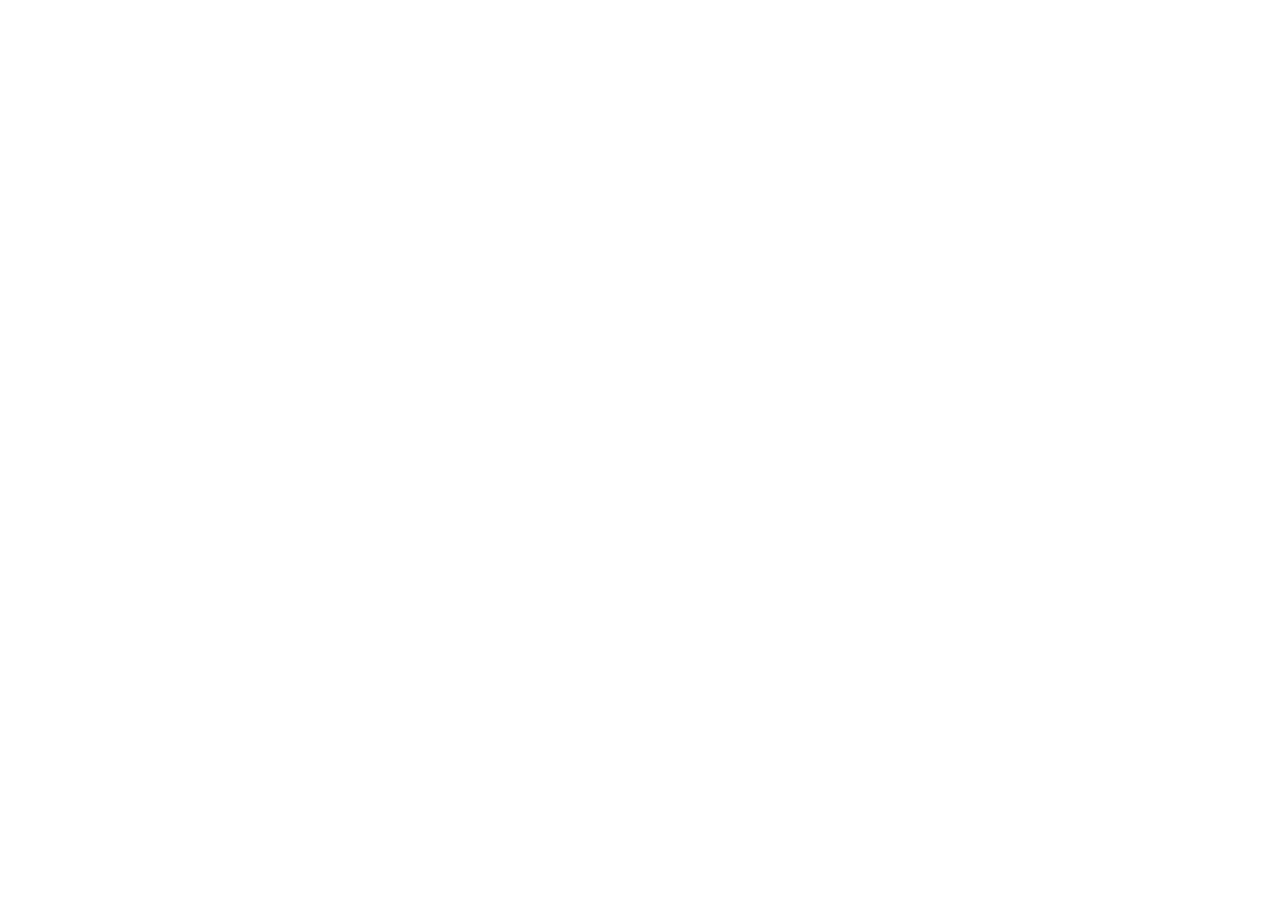
==== aboutUs.html @ 01e186a9 "moving all codding files to curent folder to solve the problem of showing pics in github" ====
<!DOCTYPE html>
<html lang="en">
<head>
    <meta charset="UTF-8">
    <meta name="viewport" content="width=device-width, initial-scale=1.0">
    <title>Document</title>
</head>
<body>
    
</body>
</html>
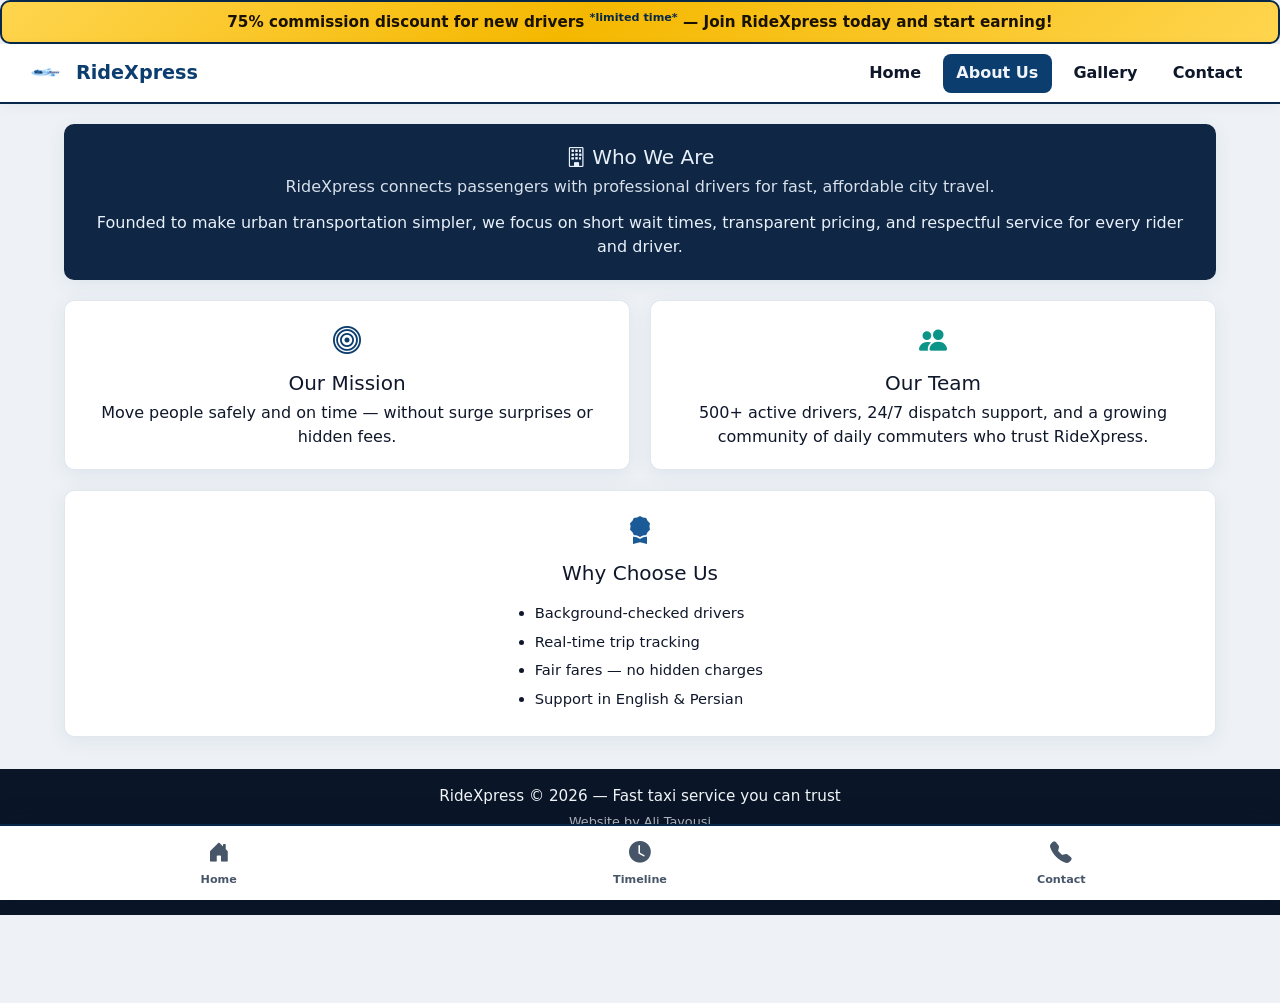
==== commit 019f1fae: "write content in all pages and change colors" ====
--- a/aboutUs.html
+++ b/aboutUs.html
@@ -3,9 +3,103 @@
 <head>
     <meta charset="UTF-8">
     <meta name="viewport" content="width=device-width, initial-scale=1.0">
-    <title>Document</title>
+    <title>About Us — RideXpress</title>
+    <link href="https://cdn.jsdelivr.net/npm/bootstrap@5.3.3/dist/css/bootstrap.min.css" rel="stylesheet">
+    <link href="https://cdn.jsdelivr.net/npm/bootstrap-icons@1.11.3/font/bootstrap-icons.min.css" rel="stylesheet">
+    <link rel="stylesheet" href="index.css">
 </head>
 <body>
-    
+
+    <div class="promo-banner">
+        <strong>75% commission discount for new drivers</strong>
+        <sup class="promo-badge">*limited time*</sup>
+        — Join RideXpress today and start earning!
+    </div>
+
+    <nav class="navbar navbar-expand-lg site-navbar sticky-top">
+        <div class="container-fluid px-3 px-lg-4">
+            <a class="navbar-brand d-flex align-items-center gap-2" href="index.html">
+                <img src="pic/logo.png" alt="RideXpress" class="nav-logo">
+                <span class="brand-text">RideXpress</span>
+            </a>
+
+            <button class="navbar-toggler" type="button" data-bs-toggle="collapse" data-bs-target="#mainNav"
+                aria-controls="mainNav" aria-expanded="false" aria-label="Toggle navigation">
+                <span class="navbar-toggler-icon"></span>
+            </button>
+
+            <div class="collapse navbar-collapse" id="mainNav">
+                <ul class="navbar-nav ms-auto mb-2 mb-lg-0 gap-lg-2">
+                    <li class="nav-item">
+                        <a class="nav-link" href="index.html">Home</a>
+                    </li>
+                    <li class="nav-item">
+                        <a class="nav-link active" href="aboutUs.html">About Us</a>
+                    </li>
+                    <li class="nav-item">
+                        <a class="nav-link" href="gallery.html">Gallery</a>
+                    </li>
+                    <li class="nav-item">
+                        <a class="nav-link" href="contanctUs.html">Contact</a>
+                    </li>
+                </ul>
+            </div>
+        </div>
+    </nav>
+
+    <main class="page-grid page-grid--about">
+
+        <section class="help card-section">
+            <h2><i class="bi bi-building"></i> Who We Are</h2>
+            <p class="page-intro">RideXpress connects passengers with professional drivers for fast, affordable city travel.</p>
+            <p>Founded to make urban transportation simpler, we focus on short wait times, transparent pricing, and respectful service for every rider and driver.</p>
+        </section>
+
+        <section class="article1 card-section">
+            <i class="bi bi-bullseye card-icon"></i>
+            <h2>Our Mission</h2>
+            <p>Move people safely and on time — without surge surprises or hidden fees.</p>
+        </section>
+
+        <section class="article2 card-section">
+            <i class="bi bi-people-fill card-icon"></i>
+            <h2>Our Team</h2>
+            <p>500+ active drivers, 24/7 dispatch support, and a growing community of daily commuters who trust RideXpress.</p>
+        </section>
+
+        <section class="pics card-section">
+            <i class="bi bi-award-fill card-icon"></i>
+            <h2>Why Choose Us</h2>
+            <ul class="feature-list feature-list--compact">
+                <li>Background-checked drivers</li>
+                <li>Real-time trip tracking</li>
+                <li>Fair fares — no hidden charges</li>
+                <li>Support in English & Persian</li>
+            </ul>
+        </section>
+
+    </main>
+
+    <footer class="site-footer">
+        <p>RideXpress &copy; 2026 — Fast taxi service you can trust</p>
+        <p class="footer-credit">Website by Ali Tavousi</p>
+    </footer>
+
+    <nav class="bottom-nav" aria-label="Quick navigation">
+        <a href="index.html" class="bottom-nav-item">
+            <i class="bi bi-house-door-fill"></i>
+            <span>Home</span>
+        </a>
+        <a href="timeline.html" class="bottom-nav-item">
+            <i class="bi bi-clock-fill"></i>
+            <span>Timeline</span>
+        </a>
+        <a href="contanctUs.html" class="bottom-nav-item">
+            <i class="bi bi-telephone-fill"></i>
+            <span>Contact</span>
+        </a>
+    </nav>
+
+    <script src="https://cdn.jsdelivr.net/npm/bootstrap@5.3.3/dist/js/bootstrap.bundle.min.js"></script>
 </body>
-</html>+</html>
--- a/index.css
+++ b/index.css
@@ -0,0 +1,750 @@
+/* ===== Design tokens — RideXpress color system =====
+   Psychology mapping:
+   • Navy blue  → trust, safety, reliability (transport brands)
+   • Taxi gold  → energy, visibility, action (universal taxi signal)
+   • Teal       → movement, freshness, modern mobility
+   • Soft gray  → calm clarity, reduced visual fatigue
+   • Deep navy  → support & authority (help sections)
+   • Amber      → alert without panic (traffic notices)
+   • Green      → go / available / success
+*/
+:root {
+    /* Brand core */
+    --color-brand: #0b3d6e;
+    --color-brand-light: #1a5a96;
+    --color-brand-dark: #072848;
+
+    /* Taxi gold — energy & CTA warmth */
+    --color-gold: #f5b800;
+    --color-gold-light: #ffd54f;
+    --color-gold-dark: #c89400;
+
+    /* Mobility teal — secondary accent */
+    --color-teal: #0d9488;
+    --color-teal-light: #2dd4bf;
+
+    /* Surfaces & background */
+    --color-bg: #eef2f6;
+    --color-surface: #ffffff;
+    --color-surface-alt: #f8fafc;
+    --color-surface-elevated: #ffffff;
+
+    /* Semantic sections */
+    --color-trust: #0f2744;
+    --color-trust-text: #e8f0fa;
+    --color-alert-bg: #fef3c7;
+    --color-alert-text: #92400e;
+    --color-alert-border: #f59e0b;
+
+    /* Text */
+    --color-text: #0f172a;
+    --color-text-muted: #475569;
+    --color-text-on-dark: #f1f5f9;
+    --color-text-on-gold: #1a1200;
+
+    /* Status */
+    --color-success: #059669;
+    --color-success-light: #d1fae5;
+
+    /* Legacy aliases (used across components) */
+    --color-primary: var(--color-brand);
+    --color-accent: var(--color-surface);
+    --color-accent-text: var(--color-text);
+    --color-dark: var(--color-brand-dark);
+    --color-purple: var(--color-trust);
+    --color-light: var(--color-surface-alt);
+    --color-footer: #0a1628;
+
+    /* Effects */
+    --radius-sm: 10px;
+    --radius-lg: 25px;
+    --shadow-card: 0 4px 20px rgba(11, 61, 110, 0.08);
+    --shadow-nav: 0 -4px 24px rgba(10, 22, 40, 0.12);
+    --border-subtle: 1px solid rgba(11, 61, 110, 0.12);
+    --border-strong: 2px solid var(--color-brand-dark);
+
+    --bottom-nav-height: 4.5rem;
+    --navbar-height: 3.75rem;
+}
+
+*,
+*::before,
+*::after {
+    box-sizing: border-box;
+}
+
+html {
+    scroll-behavior: smooth;
+}
+
+body {
+    margin: 0;
+    min-height: 100vh;
+    background-color: var(--color-bg);
+    font-family: system-ui, -apple-system, "Segoe UI", Roboto, sans-serif;
+    line-height: 1.5;
+    color: var(--color-text);
+    padding-bottom: calc(var(--bottom-nav-height) + 1rem);
+}
+
+img {
+    max-width: 100%;
+    height: auto;
+    display: block;
+}
+
+h2 {
+    margin: 0 0 0.35rem;
+    font-size: clamp(1rem, 2.5vw, 1.25rem);
+}
+
+p {
+    margin: 0;
+}
+
+/* ===== Promo banner — gold = urgency + optimism (driver promo) ===== */
+.promo-banner {
+    text-align: center;
+    padding: 0.55rem 0.75rem;
+    border: var(--border-strong);
+    background: linear-gradient(
+        135deg,
+        var(--color-gold-light) 0%,
+        var(--color-gold) 45%,
+        var(--color-gold-light) 100%
+    );
+    border-radius: var(--radius-sm);
+    color: var(--color-text-on-gold);
+    font-size: clamp(0.75rem, 2.5vw, 0.95rem);
+    font-weight: 600;
+}
+
+.promo-badge {
+    font-size: 0.7rem;
+    color: var(--color-brand-dark);
+    font-weight: 800;
+}
+
+/* ===== Bootstrap navbar — white surface + navy = trust & clarity ===== */
+.site-navbar {
+    background-color: var(--color-surface);
+    border-bottom: var(--border-strong);
+    min-height: var(--navbar-height);
+    box-shadow: 0 2px 12px rgba(11, 61, 110, 0.06);
+}
+
+.site-navbar .navbar-brand {
+    color: var(--color-brand);
+    font-weight: 700;
+}
+
+.site-navbar .nav-link {
+    color: var(--color-text);
+    font-weight: 600;
+    border-radius: 8px;
+    padding: 0.45rem 0.85rem !important;
+    transition: background-color 0.2s ease, color 0.2s ease;
+}
+
+.site-navbar .nav-link:hover,
+.site-navbar .nav-link:focus {
+    background-color: rgba(245, 184, 0, 0.18);
+    color: var(--color-brand-dark);
+}
+
+.site-navbar .nav-link.active {
+    background-color: var(--color-brand);
+    color: var(--color-text-on-dark);
+}
+
+.site-navbar .navbar-toggler {
+    border-color: var(--color-brand);
+    padding: 0.35rem 0.55rem;
+}
+
+.site-navbar .navbar-toggler:focus {
+    box-shadow: 0 0 0 0.2rem rgba(11, 61, 110, 0.25);
+}
+
+.nav-logo {
+    width: clamp(2rem, 8vw, 2.75rem);
+    height: auto;
+}
+
+.brand-text {
+    font-size: clamp(1rem, 3vw, 1.2rem);
+}
+
+@media (max-width: 991.98px) {
+    .site-navbar .navbar-collapse {
+        margin-top: 0.75rem;
+        padding: 0.75rem;
+        background: var(--color-surface-alt);
+        border-radius: var(--radius-sm);
+        border: var(--border-strong);
+    }
+
+    .site-navbar .nav-link {
+        text-align: center;
+    }
+}
+
+/* ===== Main grid layout ===== */
+.page-grid {
+    display: grid;
+    gap: 0.75rem;
+    padding: 0.75rem;
+    max-width: 1200px;
+    margin: 0 auto;
+    grid-template-areas:
+        "top"
+        "news"
+        "shortcut1"
+        "shortcut2"
+        "help"
+        "article1"
+        "article2"
+        "pics"
+        "agree";
+    grid-template-columns: 1fr;
+}
+
+@media (min-width: 576px) {
+    .page-grid {
+        grid-template-areas:
+            "top top"
+            "news news"
+            "shortcut1 shortcut2"
+            "help help"
+            "article1 article2"
+            "pics pics"
+            "agree agree";
+        grid-template-columns: repeat(2, 1fr);
+        padding: 1rem;
+        gap: 1rem;
+    }
+}
+
+@media (min-width: 992px) {
+    .page-grid {
+        padding: 1.25rem 1.5rem 2rem;
+        gap: 1.25rem;
+    }
+}
+
+.page-grid--single {
+    grid-template-areas: "content";
+    grid-template-columns: 1fr;
+    grid-template-rows: auto;
+    min-height: 40vh;
+}
+
+.page-grid--single > .card-section {
+    grid-area: content;
+}
+
+.page-grid--about {
+    grid-template-areas:
+        "help"
+        "article1"
+        "article2"
+        "pics";
+}
+
+.page-grid--contact {
+    grid-template-areas:
+        "help"
+        "article1";
+}
+
+.page-grid--gallery {
+    grid-template-areas:
+        "news"
+        "pics"
+        "article1"
+        "article2"
+        "shortcut1";
+}
+
+@media (min-width: 576px) {
+    .page-grid--about {
+        grid-template-areas:
+            "help help"
+            "article1 article2"
+            "pics pics";
+    }
+
+    .page-grid--contact {
+        grid-template-areas:
+            "help help"
+            "article1 article1";
+    }
+
+    .page-grid--gallery {
+        grid-template-areas:
+            "news news"
+            "pics article1"
+            "article2 shortcut1";
+    }
+}
+
+.page-intro {
+    margin-bottom: 0.75rem;
+    opacity: 0.92;
+}
+
+/* ===== Shared card styles ===== */
+.card-section {
+    padding: clamp(0.85rem, 2vw, 1.25rem);
+    border-radius: var(--radius-sm);
+    margin: 0;
+    box-shadow: var(--shadow-card);
+    border: var(--border-subtle);
+}
+
+.section-label {
+    font-size: 0.8rem;
+    font-weight: 700;
+    text-transform: uppercase;
+    letter-spacing: 0.04em;
+    opacity: 0.85;
+    margin-bottom: 0.35rem;
+}
+
+/* ===== Top hero — clean white = openness & welcome ===== */
+.top {
+    grid-area: top;
+    background-color: var(--color-surface);
+    border-radius: var(--radius-sm) var(--radius-sm) var(--radius-lg) var(--radius-lg);
+    padding: clamp(1rem, 3vw, 2rem);
+    overflow: hidden;
+    border: var(--border-subtle);
+    box-shadow: var(--shadow-card);
+}
+
+.top-inner {
+    display: flex;
+    flex-direction: column;
+    align-items: center;
+    justify-content: center;
+    gap: clamp(0.75rem, 3vw, 1.5rem);
+    min-height: clamp(8rem, 28vw, 14rem);
+}
+
+.logo img {
+    width: clamp(10rem, 55vw, 22rem);
+    margin: 0 auto;
+}
+
+.ali img {
+    width: clamp(6rem, 28vw, 11rem);
+    margin: 0 auto;
+}
+
+.hero-text {
+    text-align: center;
+    max-width: 28rem;
+}
+
+.hero-text h1 {
+    margin: 0 0 0.5rem;
+    font-size: clamp(1.35rem, 4vw, 2rem);
+    color: var(--color-brand-dark);
+}
+
+.hero-lead {
+    font-size: clamp(0.9rem, 2.2vw, 1.05rem);
+    margin-bottom: 0.85rem;
+    color: var(--color-text-muted);
+}
+
+.hero-stats {
+    display: flex;
+    flex-wrap: wrap;
+    justify-content: center;
+    gap: 0.5rem 1rem;
+    font-size: clamp(0.75rem, 2vw, 0.9rem);
+    font-weight: 600;
+    color: var(--color-teal);
+}
+
+.hero-stats span {
+    display: inline-flex;
+    align-items: center;
+    gap: 0.3rem;
+}
+
+.hero-stats i {
+    color: var(--color-gold-dark);
+}
+
+@media (min-width: 768px) {
+    .top-inner {
+        flex-direction: row;
+        justify-content: space-around;
+    }
+
+    .logo img,
+    .ali img {
+        margin: 0;
+    }
+}
+
+/* ===== Section colors ===== */
+
+/* Amber alert — attention without anxiety (traffic / service news) */
+.news {
+    grid-area: news;
+    text-align: center;
+    background-color: var(--color-alert-bg);
+    color: var(--color-alert-text);
+    border-color: var(--color-alert-border);
+}
+
+.news .section-label {
+    color: var(--color-alert-text);
+}
+
+/* White cards + navy text — scannable, trustworthy content blocks */
+.shortcut1,
+.shortcut2,
+.article1,
+.article2,
+.pics,
+.agree {
+    text-align: center;
+    background-color: var(--color-surface);
+    color: var(--color-text);
+}
+
+.shortcut1 .card-icon,
+.shortcut2 .card-icon {
+    color: var(--color-gold-dark);
+}
+
+.article1 .card-icon {
+    color: var(--color-brand);
+}
+
+.article2 .card-icon {
+    color: var(--color-teal);
+}
+
+.pics .card-icon,
+.agree .card-icon {
+    color: var(--color-brand-light);
+}
+
+/* Deep navy help block — authority, safety, 24/7 trust */
+.help {
+    grid-area: help;
+    text-align: center;
+    background-color: var(--color-trust);
+    color: var(--color-trust-text);
+    border-color: transparent;
+}
+
+.help .card-icon {
+    color: var(--color-gold);
+}
+
+.help .card-link {
+    color: var(--color-gold-light);
+}
+
+.news-text {
+    font-size: clamp(0.95rem, 2.5vw, 1.1rem);
+    margin-bottom: 0.75rem;
+}
+
+.news-image-wrap {
+    width: 100%;
+    border-radius: clamp(20px, 5vw, 50px);
+    overflow: hidden;
+}
+
+.news-image-wrap img {
+    width: 100%;
+    height: clamp(120px, 22vw, 200px);
+    object-fit: cover;
+}
+
+.shortcut1 { grid-area: shortcut1; }
+.shortcut2 { grid-area: shortcut2; }
+
+.article1 { grid-area: article1; }
+.article2 { grid-area: article2; }
+.pics { grid-area: pics; }
+.agree { grid-area: agree; }
+
+/* ===== Card content helpers ===== */
+.card-icon {
+    display: block;
+    font-size: 1.75rem;
+    margin-bottom: 0.5rem;
+    color: var(--color-brand);
+}
+
+.card-link {
+    display: inline-block;
+    margin-top: 0.65rem;
+    color: var(--color-brand);
+    font-weight: 700;
+    text-decoration: underline;
+    text-underline-offset: 3px;
+}
+
+.card-link:hover {
+    opacity: 0.85;
+}
+
+.card-note {
+    margin-top: 0.65rem;
+    font-size: 0.85rem;
+    opacity: 0.88;
+}
+
+.feature-list {
+    list-style: none;
+    padding: 0;
+    margin: 0.75rem 0 0;
+    text-align: left;
+    display: inline-block;
+}
+
+.feature-list li {
+    display: flex;
+    align-items: flex-start;
+    gap: 0.5rem;
+    margin-bottom: 0.4rem;
+    font-size: 0.92rem;
+}
+
+.feature-list--compact li {
+    list-style: disc;
+    display: list-item;
+    margin-left: 1.1rem;
+}
+
+.help .feature-list li {
+    justify-content: flex-start;
+}
+
+/* ===== Timeline page ===== */
+.timeline-list {
+    list-style: none;
+    padding: 0;
+    margin: 1rem 0 0;
+    text-align: left;
+}
+
+.timeline-item {
+    display: grid;
+    grid-template-columns: auto 1fr auto;
+    gap: 0.65rem 0.85rem;
+    align-items: center;
+    padding: 0.75rem 0;
+    border-bottom: 1px solid rgba(255, 255, 255, 0.2);
+}
+
+.timeline-item:last-child {
+    border-bottom: none;
+}
+
+.timeline-time {
+    font-weight: 700;
+    font-size: 0.9rem;
+    min-width: 2.75rem;
+}
+
+.timeline-body {
+    display: flex;
+    flex-direction: column;
+    gap: 0.15rem;
+    font-size: 0.88rem;
+}
+
+.timeline-body strong {
+    font-size: 0.95rem;
+}
+
+.timeline-badge {
+    font-size: 0.68rem;
+    font-weight: 700;
+    text-transform: uppercase;
+    padding: 0.2rem 0.45rem;
+    border-radius: 6px;
+    background: rgba(255, 255, 255, 0.15);
+    color: var(--color-trust-text);
+    white-space: nowrap;
+}
+
+.timeline-badge--busy { background: var(--color-gold-dark); color: var(--color-text-on-gold); }
+.timeline-badge--free { background: var(--color-success); color: #fff; }
+.timeline-badge--scheduled { background: var(--color-brand-light); color: #fff; }
+
+.timeline-item--active {
+    background: rgba(245, 184, 0, 0.12);
+    border-radius: 8px;
+    padding: 0.75rem;
+    margin: 0 -0.5rem;
+    border-left: 3px solid var(--color-gold);
+}
+
+.timeline-note {
+    margin-top: 1rem;
+    text-align: center;
+}
+
+/* ===== Contact page ===== */
+.info-grid {
+    display: flex;
+    flex-direction: column;
+    gap: 0.85rem;
+    margin-top: 0.5rem;
+    text-align: left;
+}
+
+.info-item {
+    display: flex;
+    align-items: flex-start;
+    gap: 0.75rem;
+}
+
+.info-item i {
+    font-size: 1.25rem;
+    margin-top: 0.15rem;
+}
+
+.info-item div {
+    display: flex;
+    flex-direction: column;
+    gap: 0.1rem;
+}
+
+.info-item span {
+    font-size: 0.9rem;
+    opacity: 0.9;
+}
+
+.contact-form-section {
+    text-align: left;
+    background-color: var(--color-surface);
+    color: var(--color-text);
+}
+
+.contact-form .form-label {
+    font-weight: 600;
+    color: var(--color-text);
+}
+
+.contact-form .btn-light {
+    background-color: var(--color-brand);
+    color: var(--color-text-on-dark);
+    border: none;
+    font-weight: 700;
+}
+
+.contact-form .btn-light:hover {
+    background-color: var(--color-brand-light);
+    color: var(--color-text-on-dark);
+}
+
+/* ===== Gallery page ===== */
+.gallery-intro {
+    text-align: center;
+    background-color: var(--color-brand);
+    color: var(--color-text-on-dark);
+    border-color: transparent;
+}
+
+.gallery-intro .page-intro {
+    opacity: 0.9;
+}
+
+.gallery-card h3 {
+    margin: 0.65rem 0 0.35rem;
+    font-size: 1.05rem;
+}
+
+.gallery-image-wrap {
+    border-radius: var(--radius-sm);
+    overflow: hidden;
+}
+
+.gallery-image-wrap img {
+    width: 100%;
+    height: clamp(140px, 28vw, 200px);
+    object-fit: cover;
+}
+
+/* ===== Footer — grounding dark navy ===== */
+.site-footer {
+    background-color: var(--color-footer);
+    text-align: center;
+    color: var(--color-text-on-dark);
+    padding: 1rem 0.75rem calc(var(--bottom-nav-height) + 0.75rem);
+    font-size: clamp(0.8rem, 2vw, 0.95rem);
+}
+
+.footer-credit {
+    margin-top: 0.25rem;
+    font-size: 0.8rem;
+    opacity: 0.75;
+}
+
+/* ===== Bottom navigation ===== */
+.bottom-nav {
+    position: fixed;
+    left: 0;
+    right: 0;
+    bottom: 0;
+    z-index: 1030;
+    display: flex;
+    justify-content: space-around;
+    align-items: stretch;
+    min-height: var(--bottom-nav-height);
+    padding: 0.35rem 0.5rem calc(0.35rem + env(safe-area-inset-bottom, 0px));
+    background: var(--color-surface);
+    border-top: var(--border-strong);
+    box-shadow: var(--shadow-nav);
+}
+
+.bottom-nav-item {
+    flex: 1;
+    display: flex;
+    flex-direction: column;
+    align-items: center;
+    justify-content: center;
+    gap: 0.15rem;
+    text-decoration: none;
+    color: var(--color-text-muted);
+    font-size: 0.7rem;
+    font-weight: 600;
+    border-radius: 12px;
+    padding: 0.35rem 0.25rem;
+    transition: background-color 0.2s ease, color 0.2s ease, transform 0.15s ease;
+}
+
+.bottom-nav-item i {
+    font-size: 1.35rem;
+}
+
+.bottom-nav-item:hover,
+.bottom-nav-item:focus {
+    color: var(--color-brand);
+    background-color: rgba(11, 61, 110, 0.08);
+}
+
+.bottom-nav-item.active {
+    color: var(--color-text-on-dark);
+    background-color: var(--color-brand);
+}
+
+.bottom-nav-item.active i {
+    color: var(--color-gold);
+}
+
+.bottom-nav-item:active {
+    transform: scale(0.96);
+}
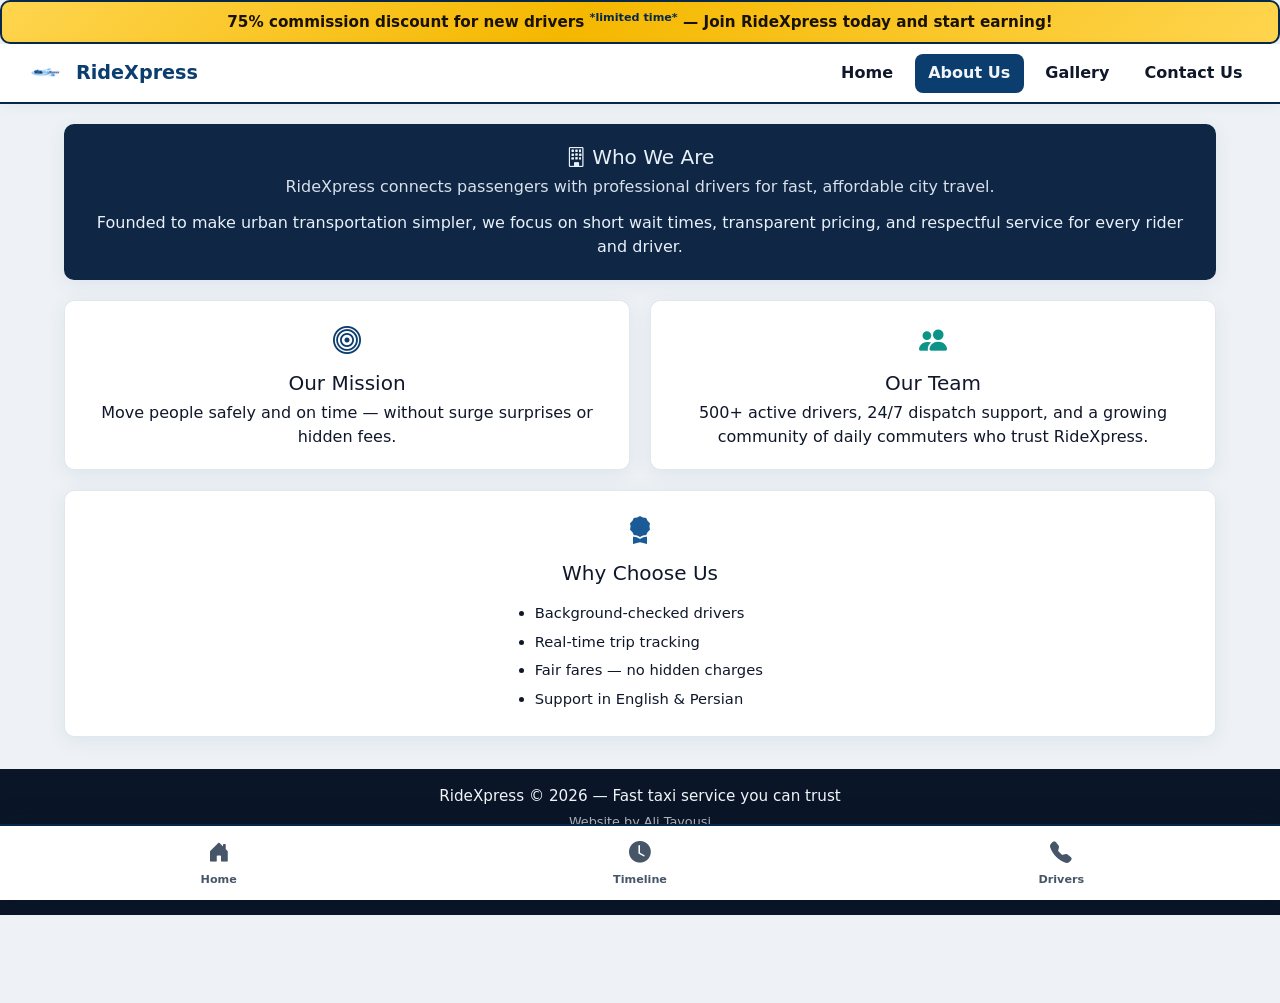
==== commit 63f5562f: "change the buttom menue" ====
--- a/aboutUs.html
+++ b/aboutUs.html
@@ -8,7 +8,7 @@
     <link href="https://cdn.jsdelivr.net/npm/bootstrap-icons@1.11.3/font/bootstrap-icons.min.css" rel="stylesheet">
     <link rel="stylesheet" href="index.css">
 </head>
-<body>
+<body data-page="about">
 
     <div class="promo-banner">
         <strong>75% commission discount for new drivers</strong>
@@ -40,7 +40,7 @@
                         <a class="nav-link" href="gallery.html">Gallery</a>
                     </li>
                     <li class="nav-item">
-                        <a class="nav-link" href="contanctUs.html">Contact</a>
+                        <a class="nav-link" href="contanctUs.html">Contact Us</a>
                     </li>
                 </ul>
             </div>
@@ -94,12 +94,13 @@
             <i class="bi bi-clock-fill"></i>
             <span>Timeline</span>
         </a>
-        <a href="contanctUs.html" class="bottom-nav-item">
+        <a href="contact.html" class="bottom-nav-item">
             <i class="bi bi-telephone-fill"></i>
-            <span>Contact</span>
+            <span>Drivers</span>
         </a>
     </nav>
 
     <script src="https://cdn.jsdelivr.net/npm/bootstrap@5.3.3/dist/js/bootstrap.bundle.min.js"></script>
+    <script src="js/main.js"></script>
 </body>
 </html>
--- a/index.css
+++ b/index.css
@@ -748,3 +748,14 @@
 .bottom-nav-item:active {
     transform: scale(0.96);
 }
+
+/* ===== Canvas (JavaScript animations) ===== */
+.taxi-map-canvas,
+.timeline-canvas {
+    width: 100%;
+    height: clamp(100px, 20vw, 160px);
+    margin-top: 0.75rem;
+    border-radius: var(--radius-sm);
+    border: var(--border-subtle);
+    display: block;
+}
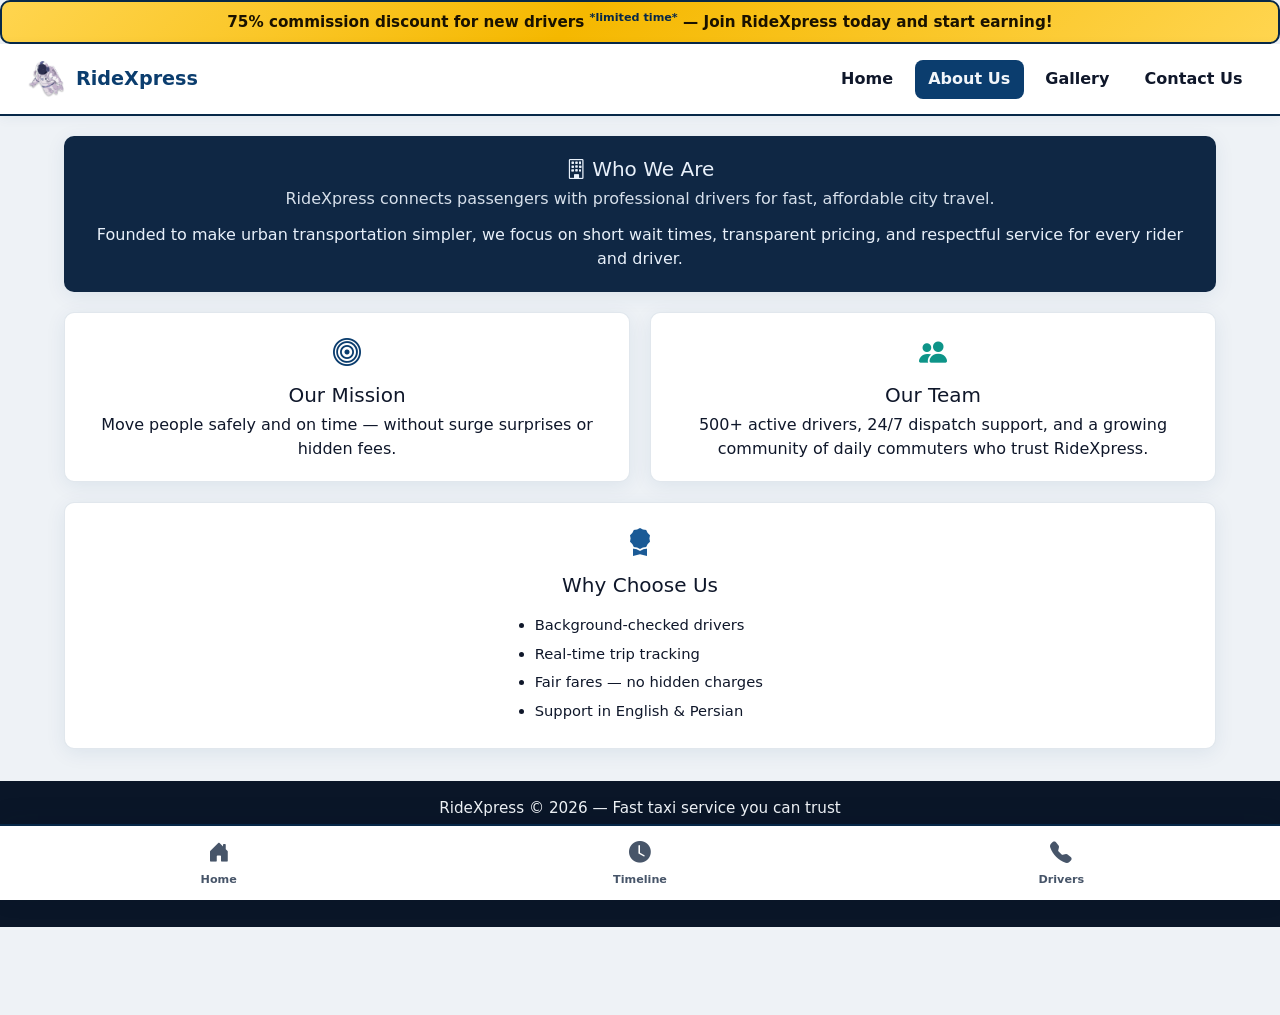
==== commit addfcd61: "change persian text in plate and logo in nav" ====
--- a/aboutUs.html
+++ b/aboutUs.html
@@ -19,7 +19,7 @@
     <nav class="navbar navbar-expand-lg site-navbar sticky-top">
         <div class="container-fluid px-3 px-lg-4">
             <a class="navbar-brand d-flex align-items-center gap-2" href="index.html">
-                <img src="pic/logo.png" alt="RideXpress" class="nav-logo">
+                <img src="pic/astro.png" alt="RideXpress" class="nav-logo">
                 <span class="brand-text">RideXpress</span>
             </a>
 
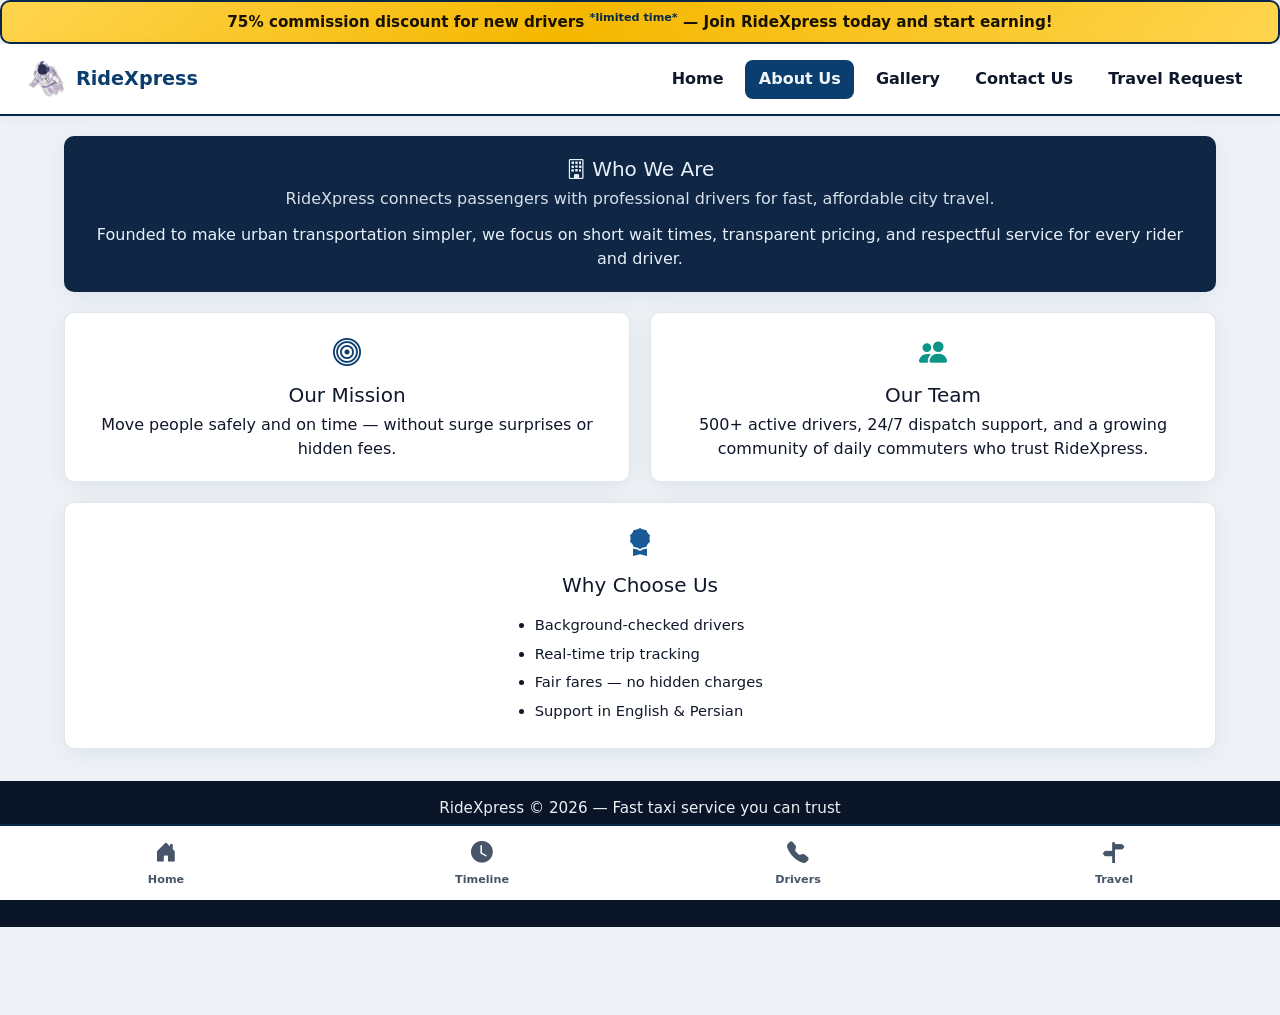
==== commit e80472f7: "add travel-request page to all the pages" ====
--- a/aboutUs.html
+++ b/aboutUs.html
@@ -41,6 +41,9 @@
                     </li>
                     <li class="nav-item">
                         <a class="nav-link" href="contanctUs.html">Contact Us</a>
+                    </li>
+                    <li class="nav-item">
+                        <a class="nav-link" href="travel-request.html">Travel Request</a>
                     </li>
                 </ul>
             </div>
@@ -98,6 +101,10 @@
             <i class="bi bi-telephone-fill"></i>
             <span>Drivers</span>
         </a>
+        <a href="travel-request.html" class="bottom-nav-item">
+            <i class="bi bi-signpost-split-fill"></i>
+            <span>Travel</span>
+        </a>
     </nav>
 
     <script src="https://cdn.jsdelivr.net/npm/bootstrap@5.3.3/dist/js/bootstrap.bundle.min.js"></script>
